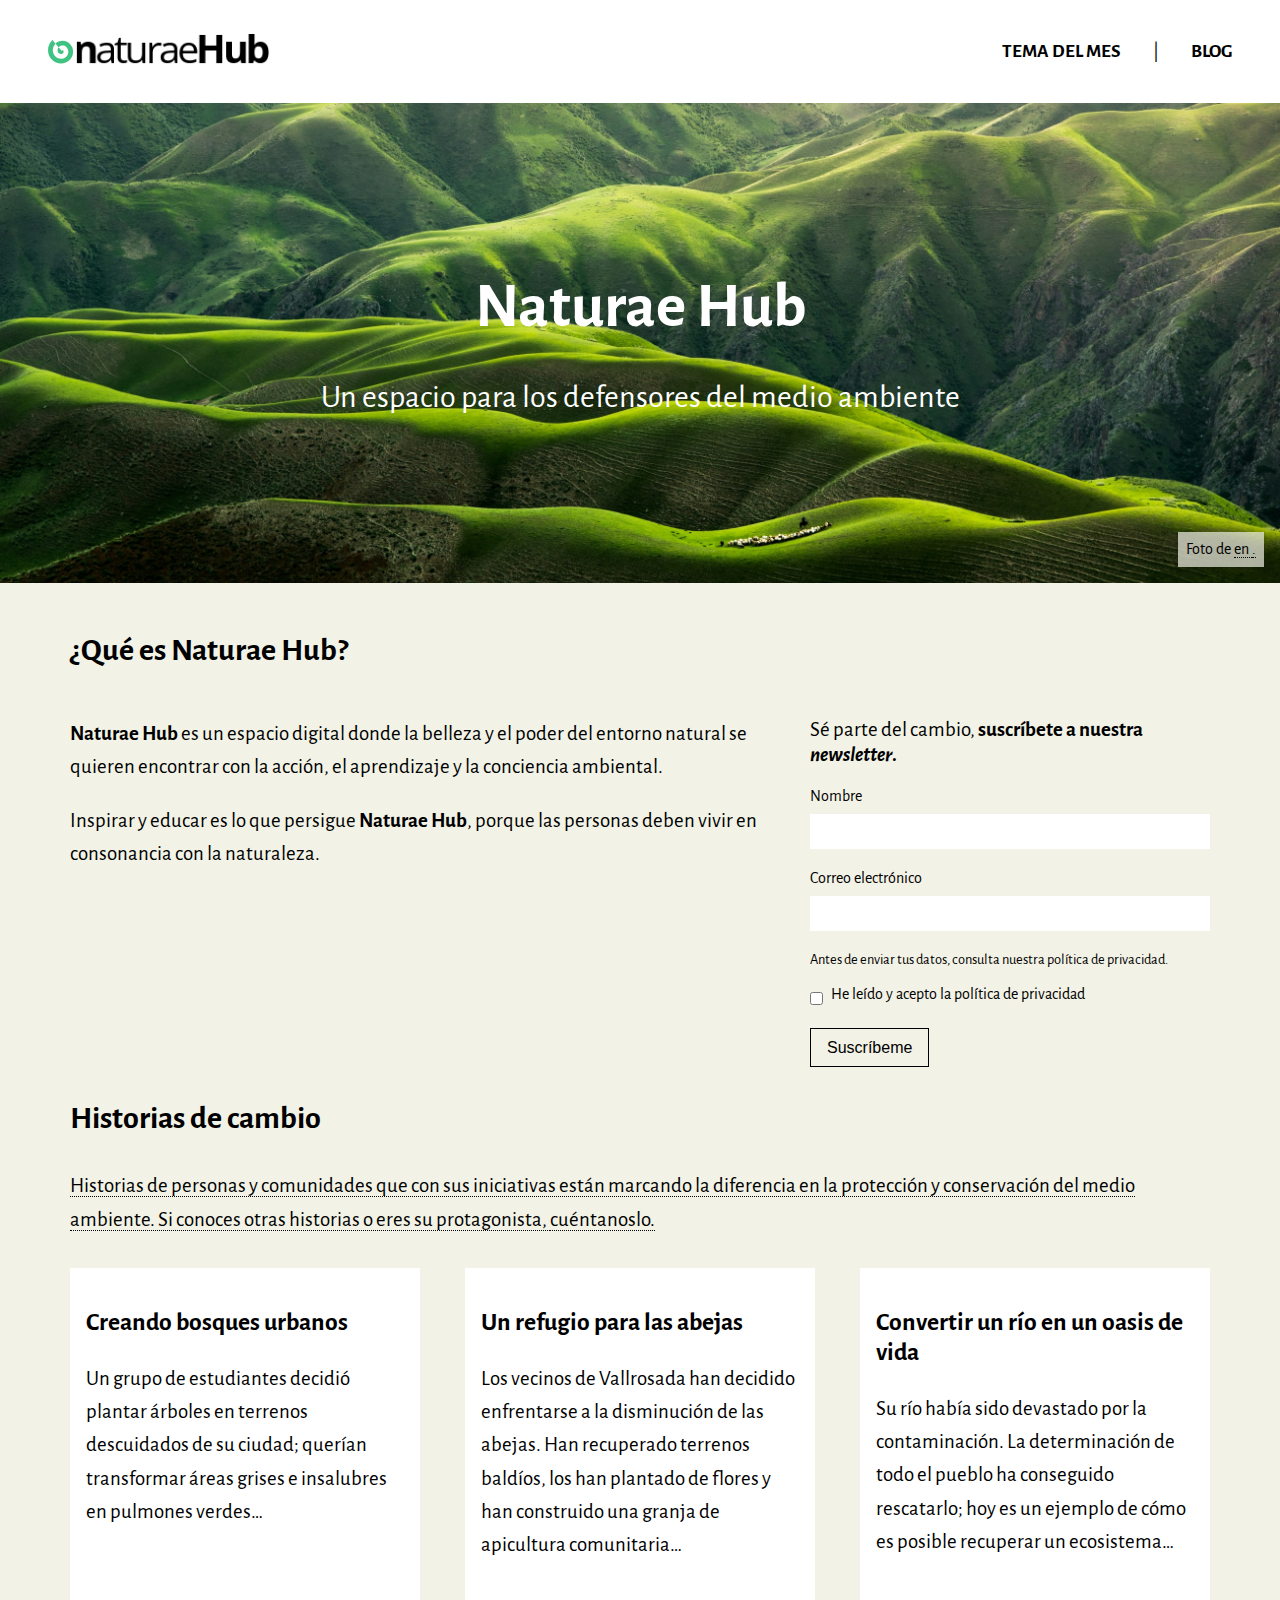
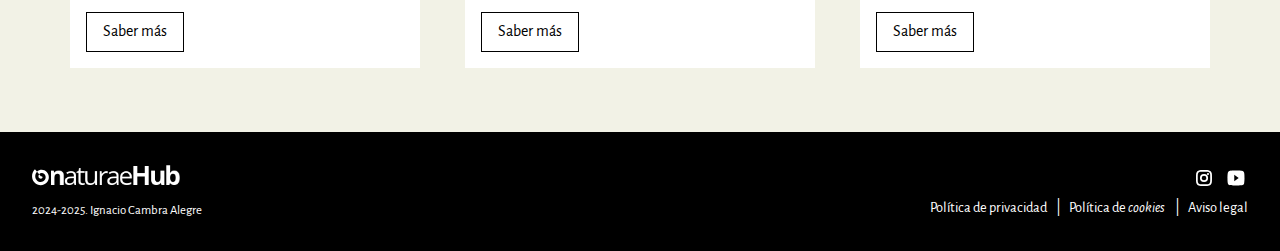
==== index.html @ 59db7bfe "Add files via upload" ====
<!DOCTYPE html>
<html lang="es">

<head>
    <meta charset="UTF-8">
    <meta name="viewport" content="width=device-width, initial-scale=1.0">
    <title>Naturae Hub | Home</title>
    <meta name="description" content="Breve introducción a Naturae Hub y historias de cambio">
    <link rel="stylesheet" href="css/estilos.css">
    <link rel="icon" type="image/png" href="img/favicon.png">
    <link rel="preconnect" href="https://fonts.googleapis.com">
    <link rel="preconnect" href="https://fonts.gstatic.com" crossorigin>
    <link href="https://fonts.googleapis.com/css2?family=Alegreya+Sans:ital,wght@0,400;0,700;1,400;1,700&display=swap"
        rel="stylesheet">
</head>

<body>
    <header class="header-container">
        <div class="header-logo">
            <a href="index.html">
                <img src="img/logotip.svg" alt="logotipo del header">
            </a>
        </div>
        <nav>
            <ul class="nav-enlaces">
                <li><a href="tema-del-mes.html">TEMA DEL MES</a></li>
                <li><a href="blog.html">BLOG</a></li>
            </ul>
        </nav>
    </header>

    <main>
        <section class="home-paisaje">
            <figure>
                <img src="img/hero-image-home.jpg" alt="paisaje">
                <figcaption>
                    Foto de
                    <a class="enlace-default"
                        href="https://unsplash.com/@ideasboom?utm_content=creditCopyText&utm_medium=referral&utm_source=unsplash"
                        Qingbao Meng </a>
                        en
                        <a class="enlace-default"
                            href="https://unsplash.com/photos/birds-eye-view-photograph-of-green-mountains-01_igFr7hd4?utm_content=creditCopyText&utm_medium=referral&utm_source=unsplash"
                            Unsplash </a>.
                </figcaption>
            </figure>

            <div class="contenido-paisaje">
                <h1>Naturae Hub</h1>
                <p>Un espacio para los defensores del medio ambiente</p>
            </div>
        </section>

        <section class="home-quees">
            <h2>¿Qué es Naturae Hub?</h2>
            <div class="home-quees-content">
                <div class="home-quees-izquierda">
                    <p>
                        <strong>Naturae Hub</strong> es un espacio digital donde la belleza y el poder del entorno
                        natural
                        se quieren encontrar con la acción, el aprendizaje y la conciencia ambiental.
                    </p>
                    <p>
                        Inspirar y educar es lo que persigue <strong>Naturae Hub</strong>, porque las personas deben
                        vivir
                        en
                        consonancia con la naturaleza.
                    </p>
                </div>
                <form class="home-quees-derecha">
                    <p>Sé parte del cambio, <strong>suscríbete a nuestra <i>newsletter</i>.</strong></p>
                    <label for="nombre">Nombre</label>
                    <input type="text" id="nombre" name="nombre">

                    <label for="email">Correo electrónico</label>
                    <input type="email" id="email" name="email">
                    <p class="politicas">Antes de enviar tus datos, consulta nuestra política de privacidad.</p>
                    <div class="terminos">
                        <input type="checkbox" id="acepto" name="acepto">
                        <label for="acepto">He leído y acepto la política de privacidad</label>
                    </div>
                    <button type="submit">Suscríbeme</button>
                </form>
            </div>
        </section>

        <section class="home-historias">
            <h2>Historias de cambio</h2>
            <p>Historias de personas y comunidades que con sus iniciativas están marcando la
                diferencia en la protección y conservación del medio ambiente. Si conoces otras
                historias o eres su protagonista,
                <a href="#" class="enlace-default">cuéntanoslo.</a>
            </p>
            <div class="home-historias-content">
                <article>
                    <h3>Creando bosques urbanos</h3>
                    <p>Un grupo de estudiantes decidió plantar árboles en terrenos descuidados de su
                        ciudad; querían transformar áreas grises e insalubres en pulmones verdes…</p>
                    <a href="#">Saber más</a>
                </article>
                <article>
                    <h3>Un refugio para las abejas</h3>
                    <p>Los vecinos de Vallrosada han decidido enfrentarse a la disminución de las abejas.
                        Han recuperado terrenos baldíos, los han plantado de flores y han construido una
                        granja de apicultura comunitaria…</p>
                    <a href="#">Saber más</a>
                </article>
                <article>
                    <h3>Convertir un río en un oasis de vida</h3>
                    <p>Su río había sido devastado por la contaminación. La determinación de todo el
                        pueblo ha conseguido rescatarlo; hoy es un ejemplo de cómo es posible recuperar
                        un ecosistema…</p>
                    <a href="#">Saber más</a>
                </article>
            </div>
        </section>
    </main>

    <footer class="footer-container">
        <div class="footer-izq">
            <img src="img/logotip-n.svg" alt="logo" class="footer-logo">
            <p>2024-2025. Ignacio Cambra Alegre</p>
        </div>
        <div class="footer-derecha">
            <div class="footer-redes">
                <a href="#">
                    <img src="img/instagram.svg" alt="Instagram" class="footer-icon">
                </a>
                <a href="#">
                    <img src="img/youtube.svg" alt="YouTube" class="footer-icon">
                </a>
            </div>
            <div class="footer-legal">
                <nav>
                    <ul class="enlaces">
                        <li><a href="#">Política de privacidad</a></li>
                        <li><a href="#">Política de <i>cookies</i></a></li>
                        <li><a href="#">Aviso legal</a></li>
                    </ul>
                </nav>
            </div>
        </div>
    </footer>
</body>

</html>
---- css/estilos.css ----
:root {
  --negro: rgb(0, 0, 0);
  --blanco: rgb(255, 255, 255);
  --verde: rgb(64, 195, 130);
  --beige: rgb(242, 242, 230);
  --beige-modificado: rgba(242, 242, 230, 0.7);
}

* {
  margin: 0;
  padding: 0;
  box-sizing: border-box;
}

html,
body {
  font-family: "Alegreya Sans", serif;
  overflow-x: hidden;
}

main {
  background-color: var(--beige);
  width: 100%;
  padding: 0;
  margin: 0;
}

.enlace-default {
  color: var(--negro);
  text-decoration: none;
  border-bottom: 1px dotted var(--negro);
}

.enlace-default:hover {
  border-bottom-style: solid;
}

abbr {
  cursor: help;
}

/* Header*/
.header-container {
  display: flex;
  justify-content: space-between;
  align-items: center;
  padding: 2rem 3rem;
}

.header-logo img {
  width: 14rem;
  height: auto;
}

.header-logo a {
  text-decoration: none;
}

.nav-enlaces {
  display: flex;
  list-style: none;
  gap: 2rem;
}

.nav-enlaces li a {
  font-size: 1.2rem;
  text-decoration: none;
  color: var(--negro);
  font-weight: bold;
}

.nav-enlaces li a:hover {
  color: var(--verde);
}

.nav-enlaces li {
  position: relative;
}

.nav-enlaces li:not(:last-child)::after {
  content: "|";
  color: var(--negro);
  margin-left: 2rem;
  font-size: 1.2rem;
}

@media (max-width: 800px) {
  .header-container {
    flex-direction: column;
    align-items: center;
  }

  .header-logo {
    margin-bottom: 2rem;
  }

  .nav-enlaces {
    flex-direction: column;
    gap: 0.5rem;
    text-align: center;
  }

  .nav-enlaces li:not(:last-child)::after {
    content: "";
    display: none;
  }
}

/* ----------main de index----------- */

.home-paisaje {
  position: relative;
  width: 100%;
  height: 30rem;
  display: flex;
  justify-content: center;
  align-items: center;
}

.home-paisaje figure {
  position: absolute;
  width: 100%;
  height: 100%;
}

.home-paisaje figure img {
  width: 100%;
  height: 100%;
  object-fit: cover;
}

.home-paisaje figure figcaption {
  position: absolute;
  bottom: 1rem;
  right: 1rem;
  color: var(--negro);
  font-size: 1rem;
  background: var(--beige-modificado);
  padding: 0.5rem;
}

.contenido-paisaje {
  position: relative;
  color: var(--blanco);
  text-align: center;
}

.contenido-paisaje h1 {
  font-size: 4rem;
  font-weight: 700;
}

.contenido-paisaje p {
  font-size: 2rem;
  font-weight: 400;
  margin-top: 2rem;
}

.home-quees {
  width: 100%;
  max-width: 1140px;
  margin: 0 auto;
}

.home-quees h2 {
  font-size: 2rem;
  font-weight: bold;
  margin: 3rem 0;
}

.home-quees-content {
  display: flex;
  justify-content: space-between;
  align-items: flex-start;
  gap: 2rem;
}

.home-quees-izquierda {
  flex: 1;
}

.home-quees-izquierda p {
  font-size: 1.3rem;
  line-height: 1.6;
  margin-bottom: 20px;
}

.home-quees-derecha {
  flex: 1;
  max-width: 400px;
}

.home-quees-derecha p {
  font-size: 1.3rem;
  margin-bottom: 20px;
}

.home-quees-derecha label {
  display: block;
  font-size: 1rem;
  margin-bottom: 8px;
}

.home-quees-derecha input[type="text"],
.home-quees-derecha input[type="email"] {
  width: 100%;
  padding: 10px;
  font-size: 0.8rem;
  margin-bottom: 20px;
  border: transparent;
}

.home-quees-derecha input[type="text"]:focus,
.home-quees-derecha input[type="email"]:focus {
  border: 3px solid var(--black);
}

.home-quees-derecha .terminos {
  display: flex;
  gap: 0.5rem;
  margin-bottom: 1rem;
}

.home-quees-derecha .politicas {
  font-size: 0.9rem;
  margin-bottom: 1rem;
}

.home-quees-derecha button {
  width: auto;
  padding: 0.6rem 1rem;
  font-size: 1rem;
  cursor: pointer;
  background-color: transparent;
  border: 1px solid var(--negro);
}

.home-quees-derecha button:hover {
  border-color: var(--verde);
}

.home-historias {
  width: 100%;
  max-width: 1140px;
  margin: 0 auto;
}

.home-historias h2 {
  font-size: 2rem;
  font-weight: bold;
  margin: 2rem 0;
}

.home-historias p {
  font-size: 1.3rem;
  line-height: 1.6;
  margin-bottom: 2rem;
}

.home-historias-content {
  display: flex;
  justify-content: space-between;
  gap: 1.5rem;
  flex-wrap: wrap;
  padding-bottom: 4rem;
}

.home-historias-content article {
  background-color: var(--blanco);
  padding: 1rem;
  text-align: left;
  flex: 1;
  max-width: 350px;
  min-width: 160px;
  min-height: 400px;
  position: relative;
  padding-bottom: 3rem;
}

.home-historias-content h3 {
  font-size: 1.6rem;
  font-weight: bold;
  padding: 1.5rem 0;
}

.home-historias-content p {
  font-size: 1.3rem;
  margin-bottom: 1.5rem;
}

.home-historias-content a {
  padding: 0.6rem 1rem;
  font-size: 1rem;
  color: var(--negro);
  text-decoration: none;
  border: 1px solid var(--negro);
  cursor: pointer;
  position: absolute;
  bottom: 1rem;
  left: 1rem;
}

.home-historias-content a:hover {
  border-color: var(--verde);
}

@media (max-width: 800px) {
  .home-quees {
    padding: 0 1.2rem;
  }

  .home-quees-content {
    flex-direction: column;
    gap: 1rem;
  }

  .home-quees-derecha {
    max-width: 100%;
  }

  .home-historias {
    padding: 0 1.2rem;
  }
}

@media (max-width: 500px) {
  .home-historias-content {
    flex-direction: column;
    gap: 1rem;
  }

  .home-historias-content article {
    max-width: 100%;
    min-width: auto;
  }
}

/* ----------main de tema del mes----------- */

.container-tema-del-mes {
  display: flex;
  padding: 20px;
}

.aside-izquierdo {
  width: 25%;
  padding: 20px;
  top: 20px;
}

.nav-animales ul {
  list-style-type: none;
  padding: 0;
  margin: 0;
}

.nav-animales li {
  margin: 10px 0;
}

.nav-animales a {
  text-decoration: none;
  color: var(--negro);
  font-weight: bold;
  font-size: 1rem;
}

.nav-animales a:hover {
  color: var(--verde);
}

.contenido-animales {
  width: 100%;
  display: flex;
  flex-direction: column;
}

.section-animal {
  padding: 20px;
}

.container-animal {
  display: flex;
  gap: 20px;
}

.animal-izquierda {
  flex: 0 0 30%;
}

.animal-izquierda .numero-animal {
  font-size: 2.5rem;
}

.animal-derecha {
  flex: 1;
  display: flex;
  gap: 40px;
  align-items: flex-start;
}

.animal-derecha p {
  margin-bottom: 0.5rem;
  font-size: 1.25rem;
}

.bloque-figure .imagen-sola {
  background-color: var(--blanco);
  padding: 0.8rem;
}

.bloque-figure .imagen-sola img {
  max-width: 300px;
  height: auto;
}

.bloque-figure figcaption {
  margin-top: 8px;
  font-size: 0.8rem;
  text-align: left;
}

.titulo-tema {
  text-align: center;
  margin-bottom: 30px;
  padding: 20px;
}

.titulo-tema h1 {
  font-size: 3rem;
  font-weight: bold;
  margin: 0;
}

.titulo-tema .enverde {
  background-color: var(--verde);
  color: var(--blanco);
  font-size: 3rem;
  font-weight: bold;
  padding: 0.1rem 0.4rem;
}

.titulo-tema h2 {
  font-size: 1.8rem;
  margin-top: 2rem;
}

@media (max-width: 800px) {
  .container-tema-del-mes {
    display: flex;
    flex-direction: column;
    gap: 0;
    padding: 10px;
  }
  .aside-izquierdo {
    width: 100%;
    padding: 10px;
  }

  .nav-animales ul {
    display: flex;
    flex-wrap: wrap;
    justify-content: center;
    gap: 0;
  }

  .nav-animales li {
    margin: 0;
    display: inline-block;
  }

  .nav-animales li:not(:last-child)::after {
    content: "·";
    color: var(--verde);
    margin: 0 0.5rem;
    font-weight: bold;
  }

  .contenido-animales {
    width: 100%;
  }

  .container-animal {
    display: flex;
    flex-direction: column;
    gap: 10px;
  }

  .animal-izquierda {
    width: 100%;
  }

  .animal-derecha {
    display: flex;
    flex-direction: column;
    gap: 10px;
    width: 100%;
  }

  .bloque-figure .imagen-sola img {
    width: 100%;
    max-width: 100%;
    height: auto;
  }
}

/* ----------blog----------- */

.blog-container {
  display: flex;
  flex-wrap: wrap;
  gap: 25px;
  justify-content: center;
  padding: 25px;
}

.blog-articulo {
  display: flex;
  flex-direction: column;
  width: calc(33% - 40px);
  background-color: var(--blanco);
}

.articulo-figura {
  position: relative;
  margin: 0;
  padding: 0;
}

.articulo-figura img {
  width: 100%;
  height: auto;
}

.articulo-figura figcaption {
  position: absolute;
  bottom: 1rem;
  right: 1rem;
  background-color: var(--beige-modificado);
  color: -var(--negro);
  padding: 0.5rem;
  font-size: 1rem;
}

.contenido-articulo-blog {
  flex: 1;
  display: flex;
  flex-direction: column;
  padding: 15px;
}

.contenido-articulo-blog h2 {
  font-size: 1.25rem;
  margin: 10px 0;
}

.contenido-articulo-blog .autor {
  font-size: 0.9rem;
  margin-bottom: 20px;
}

.contenido-articulo-blog p {
  font-size: 1.1rem;
  line-height: 1.5;
  margin-bottom: 15px;
}

.contenido-articulo-blog .leer-mas {
  margin-top: auto;
  align-self: flex-start;
}

.contenido-articulo-blog .leer-mas {
  padding: 0.6rem 1rem;
  font-size: 1rem;
  color: var(--negro);
  text-decoration: none;
  border: 1px solid var(--negro);
  cursor: pointer;
}

.contenido-articulo-blog .enlace-blog {
  text-decoration: none;
  color: var(--negro);
}

.contenido-articulo-blog .enlace-blog:hover {
  color: var(--verde);
}

.contenido-articulo-blog .leer-mas:hover {
  border-color: var(--verde);
}

.titulo-blog {
  text-align: center;
  padding-top: 1rem;
}
.titulo-blog h1 {
  font-size: 3rem;
  font-weight: bold;
  margin: 0;
}

.paginacion {
  display: flex;
  justify-content: center;
  margin-top: 20px;
  padding: 10px 0;
}

.paginacion ul {
  display: flex;
  list-style: none;
  gap: 1rem;
  padding: 0;
  margin: 0;
}

.paginacion ul li a {
  display: inline-flex;
  justify-content: center;
  padding: 0.1rem 0.5rem;
  border: 1px solid var(--negro);
  text-decoration: none;
  color: var(--negro);
  font-size: 1.5rem;
  background-color: var(--blanco);
}

.paginacion ul li:first-child a {
  background-color: var(--verde);
  border: 1px solid var(--verde);
  color: var(--blanco);
}

.paginacion ul li a:hover {
  background-color: var(--verde);
  border-color: var(--verde);
  color: var(--blanco);
}

@media (max-width: 800px) {
  .blog-articulo {
    width: calc(50% - 20px);
  }
}

@media (max-width: 500px) {
  .blog-articulo {
    width: 100%;
  }
}

/* ----------post----------- */

.migas {
  width: 100%;
  padding: 0.4rem 0;
  max-width: 1140px;
  margin: 0 auto;
}

.migas ol {
  display: flex;
  list-style: none;
  gap: 5px;
  padding: 0;
  margin: 0;
}

.migas li a {
  text-decoration: none;
  color: var(--negro);
}

.migas li a:hover {
  color: var(--verde);
}

.migas li::after {
  content: "›";
  margin: 0 1.1rem;
  color: var(--negro);
  font-size: 1.5rem;
}

.migas li:last-child::after {
  content: "";
}

.article-container {
  width: 100%;
  max-width: 1140px;
  margin: 0 auto;
}

.titulo-post h1 {
  font-size: 3rem;
  font-weight: bold;
  margin: 0;
  padding: 1rem 0;
}

.titulo-post .autor {
  font-size: 0.9rem;
  color: var(--negro);
  padding: 1rem 0;
}

.article-container .imagen-grande {
  position: relative;
  right: 50%;
  left: 50%;
  margin-right: -50vw;
  margin-left: -50vw;
  width: 100vw;
  text-align: center;
}

.article-container .imagen-grande img {
  display: block;
  width: 100%;
  height: 400px;
  object-fit: cover;
}

.contenido-articulo h2 {
  font-size: 2rem;
  font-weight: bold;
  margin: 2rem 0;
}

.contenido-articulo p {
  font-size: 1.3rem;
  line-height: 1.6;
  margin-bottom: 2rem;
}
.contenido-articulo .post-subtitulo {
  font-size: 1.5rem;
  color: var(--negro);
  margin: 2rem 0rem;
}

iframe {
  border: none;
}

.contenido-articulo ul {
  padding-left: 40px;
  margin: 10px 0;
  list-style-type: decimal;
}

.contenido-articulo ul li {
  font-size: 1.3rem;
  line-height: 1.6;
  margin-bottom: 10px;
  margin-left: 1rem;
}

.contenido-articulo .video {
  width: 100%;
  max-width: 800px;
  margin: 0 auto;
}

.contenido-articulo .video iframe {
  width: 100%;
  height: auto;
  aspect-ratio: 16 / 9;
}

.contenido-articulo figure figcaption {
  margin-top: 10px;
  font-size: 14px;
  color: var(--negro);
}

.te-puede-interesar {
  margin-top: 40px;
  padding: 2rem;
  border-top: 1px solid var(--negro);
}

.te-puede-interesar h2 {
  font-size: 1.5rem;
  margin-bottom: 20px;
}

.container-relaciones {
  display: flex;
  flex-wrap: wrap;
}

.container-relaciones article {
  position: relative;
  flex: 1 1 calc(20% - 20px);
  display: flex;
  flex-direction: column;
  background-color: var(--blanco);
  border: 1px solid transparent;
  padding-bottom: 5rem;
  margin: 10px;
}

.container-relaciones article img {
  width: 100%;
  height: auto;
}

.container-relaciones article h3 {
  font-size: 1.3rem;
  margin: 15px;
  color: var(--negro);
}

.container-relaciones article h3 a {
  text-decoration: none;
  color: var(--negro);
  font-weight: bold;
}

.container-relaciones article h3 a:hover {
  color: var(--verde);
}

.container-relaciones article .leer-mas {
  position: absolute;
  bottom: 1rem;
  left: 1rem;
  padding: 0.6rem 1rem;
  font-size: 1rem;
  color: var(--negro);
  text-decoration: none;
  border: 1px solid var(--negro);
  cursor: pointer;
}

.container-relaciones article .leer-mas:hover {
  border-color: var(--verde);
}

@media (max-width: 800px) {
  .article-container {
    padding: 0 1.2rem;
  }
  .migas {
    padding: 0 1.2rem;
  }
  .container-relaciones article {
    flex: 1 1 calc(50% - 20px);
  }
}

@media (max-width: 500px) {
  .container-relaciones article {
    flex: 1 1 100%;
  }
}

/* Footer */

.footer-container {
  background-color: var(--negro);
  color: var(--blanco);
  display: flex;
  justify-content: space-between;
  align-items: center;
  padding: 2rem 2rem;
  flex-wrap: wrap;
}

.footer-izq {
  display: flex;
  flex-direction: column;
  gap: 1rem;
}

.footer-izq p {
  font-size: 0.8rem;
}

.footer-logo {
  width: 150px;
  height: auto;
}

.footer-derecha {
  display: flex;
  flex-direction: column;
  align-items: flex-end;
  text-align: right;
}

.footer-legal {
  display: flex;
  justify-content: center;
  align-items: center;
}

.footer-legal nav {
  display: flex;
}

.enlaces {
  list-style: none;
  display: flex;
  gap: 0.5rem;
  padding: 0;
  margin: 0;
}

.enlaces li {
  position: relative;
}

.enlaces a {
  color: var(--blanco);
  text-decoration: none;
  font-size: 0.9rem;
}

.enlaces a:hover {
  color: var(--verde);
}

.enlaces li:not(:last-child)::after {
  content: "|";
  color: var(--blanco);
  margin-left: 0.6rem;
}
.footer-redes {
  display: flex;
  gap: 0.5rem;
}

.footer-icon {
  width: 24px;
  height: 24px;
}

.footer-redes a {
  color: var(--blanco);
  font-size: 1.5rem;
}

.footer-redes a:hover {
  opacity: 0.7;
}

@media (max-width: 800px) {
  .footer-container {
    flex-direction: column;
    align-items: center;
    text-align: center;
  }

  .footer-izq {
    align-items: center;
  }

  .footer-derecha {
    margin-top: 1.2rem;
    align-items: center;
  }

  .enlaces {
    flex-direction: column;
    align-items: center;
    gap: 0.5rem;
  }

  .enlaces li:not(:last-child)::after {
    content: "";
    display: none;
  }
}
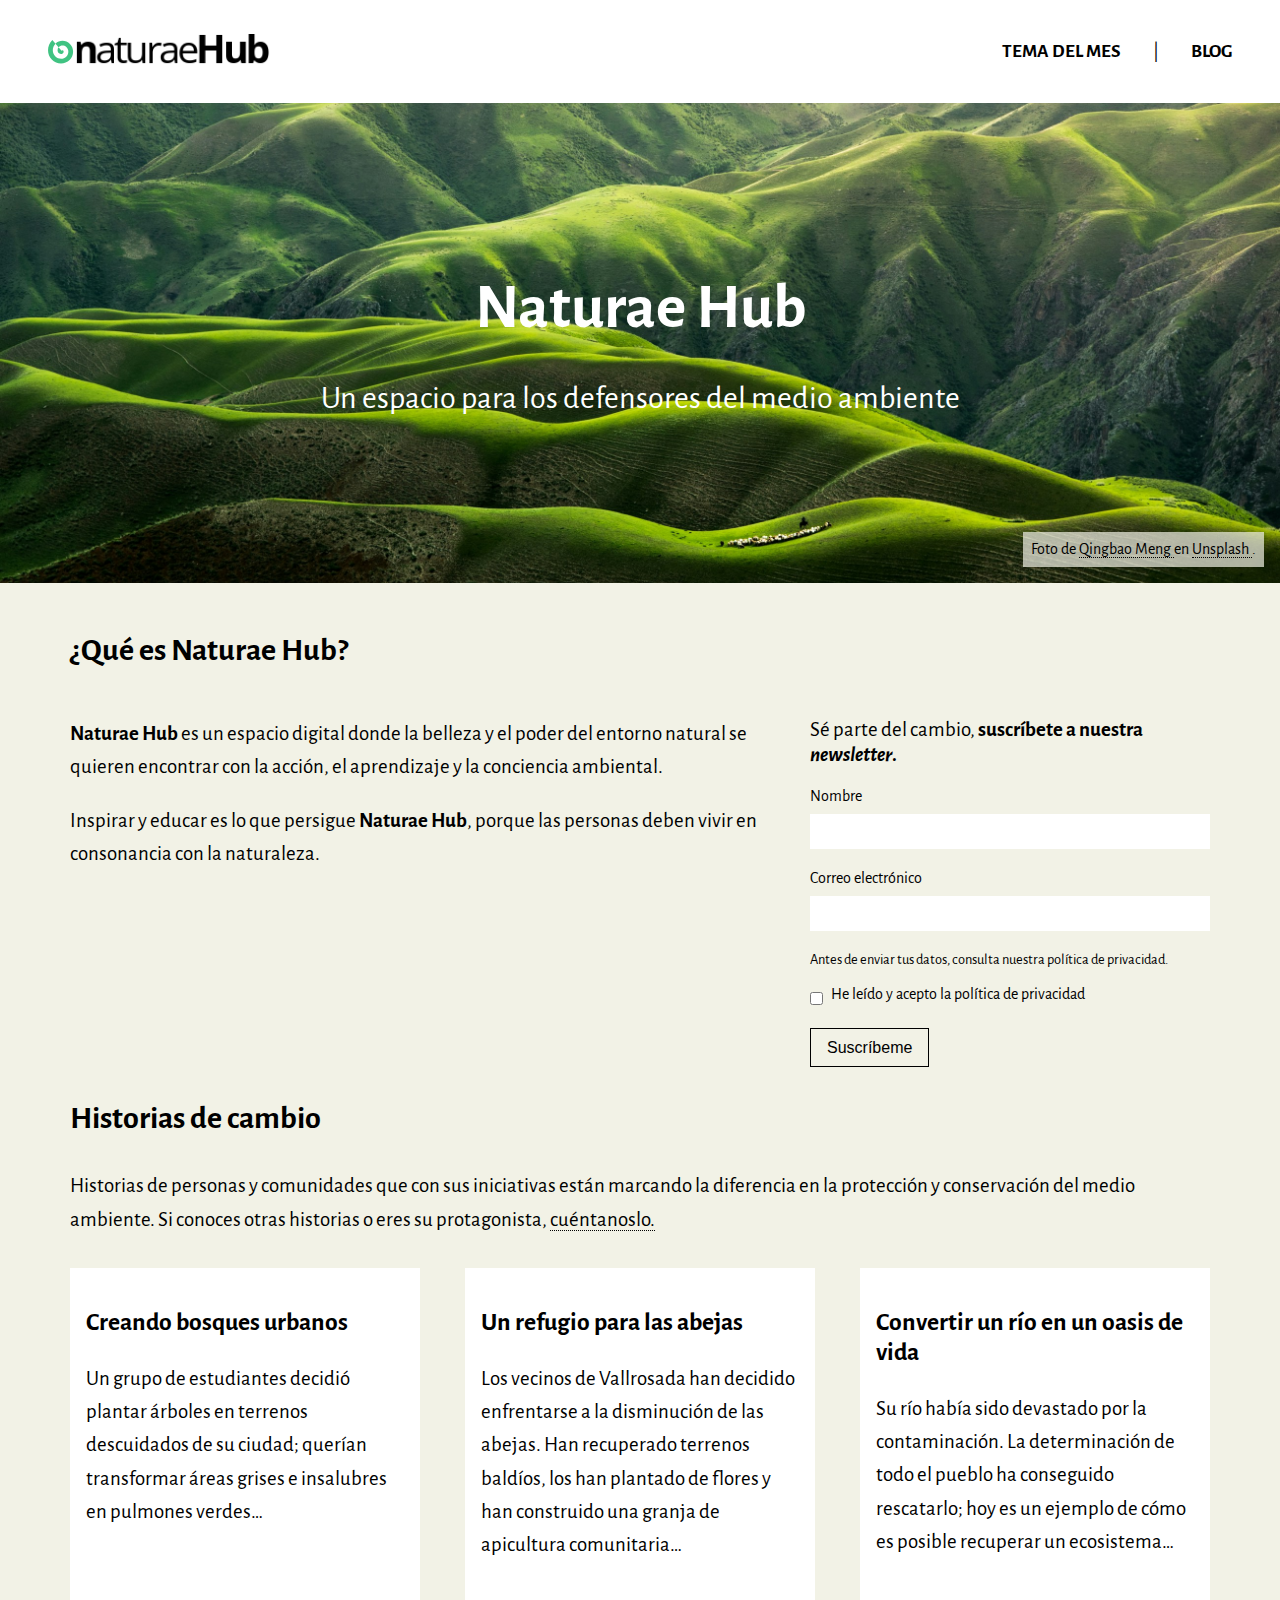
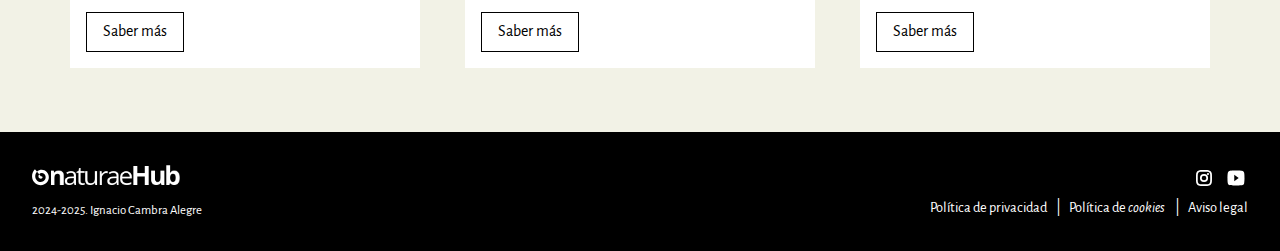
==== commit 83fb2d7d: "Update index.html" ====
--- a/index.html
+++ b/index.html
@@ -36,12 +36,14 @@
                 <figcaption>
                     Foto de
                     <a class="enlace-default"
-                        href="https://unsplash.com/@ideasboom?utm_content=creditCopyText&utm_medium=referral&utm_source=unsplash"
-                        Qingbao Meng </a>
-                        en
-                        <a class="enlace-default"
-                            href="https://unsplash.com/photos/birds-eye-view-photograph-of-green-mountains-01_igFr7hd4?utm_content=creditCopyText&utm_medium=referral&utm_source=unsplash"
-                            Unsplash </a>.
+                        href="https://unsplash.com/@ideasboom?utm_content=creditCopyText&utm_medium=referral&utm_source=unsplash">
+                        Qingbao Meng
+                    </a>
+                    en
+                    <a class="enlace-default"
+                        href="https://unsplash.com/photos/birds-eye-view-photograph-of-green-mountains-01_igFr7hd4?utm_content=creditCopyText&utm_medium=referral&utm_source=unsplash">
+                        Unsplash
+                    </a>.
                 </figcaption>
             </figure>
 
@@ -57,13 +59,11 @@
                 <div class="home-quees-izquierda">
                     <p>
                         <strong>Naturae Hub</strong> es un espacio digital donde la belleza y el poder del entorno
-                        natural
-                        se quieren encontrar con la acción, el aprendizaje y la conciencia ambiental.
+                        natural se quieren encontrar con la acción, el aprendizaje y la conciencia ambiental.
                     </p>
                     <p>
                         Inspirar y educar es lo que persigue <strong>Naturae Hub</strong>, porque las personas deben
-                        vivir
-                        en
+                        vivir en
                         consonancia con la naturaleza.
                     </p>
                 </div>
@@ -143,4 +143,4 @@
     </footer>
 </body>
 
-</html>+</html>
